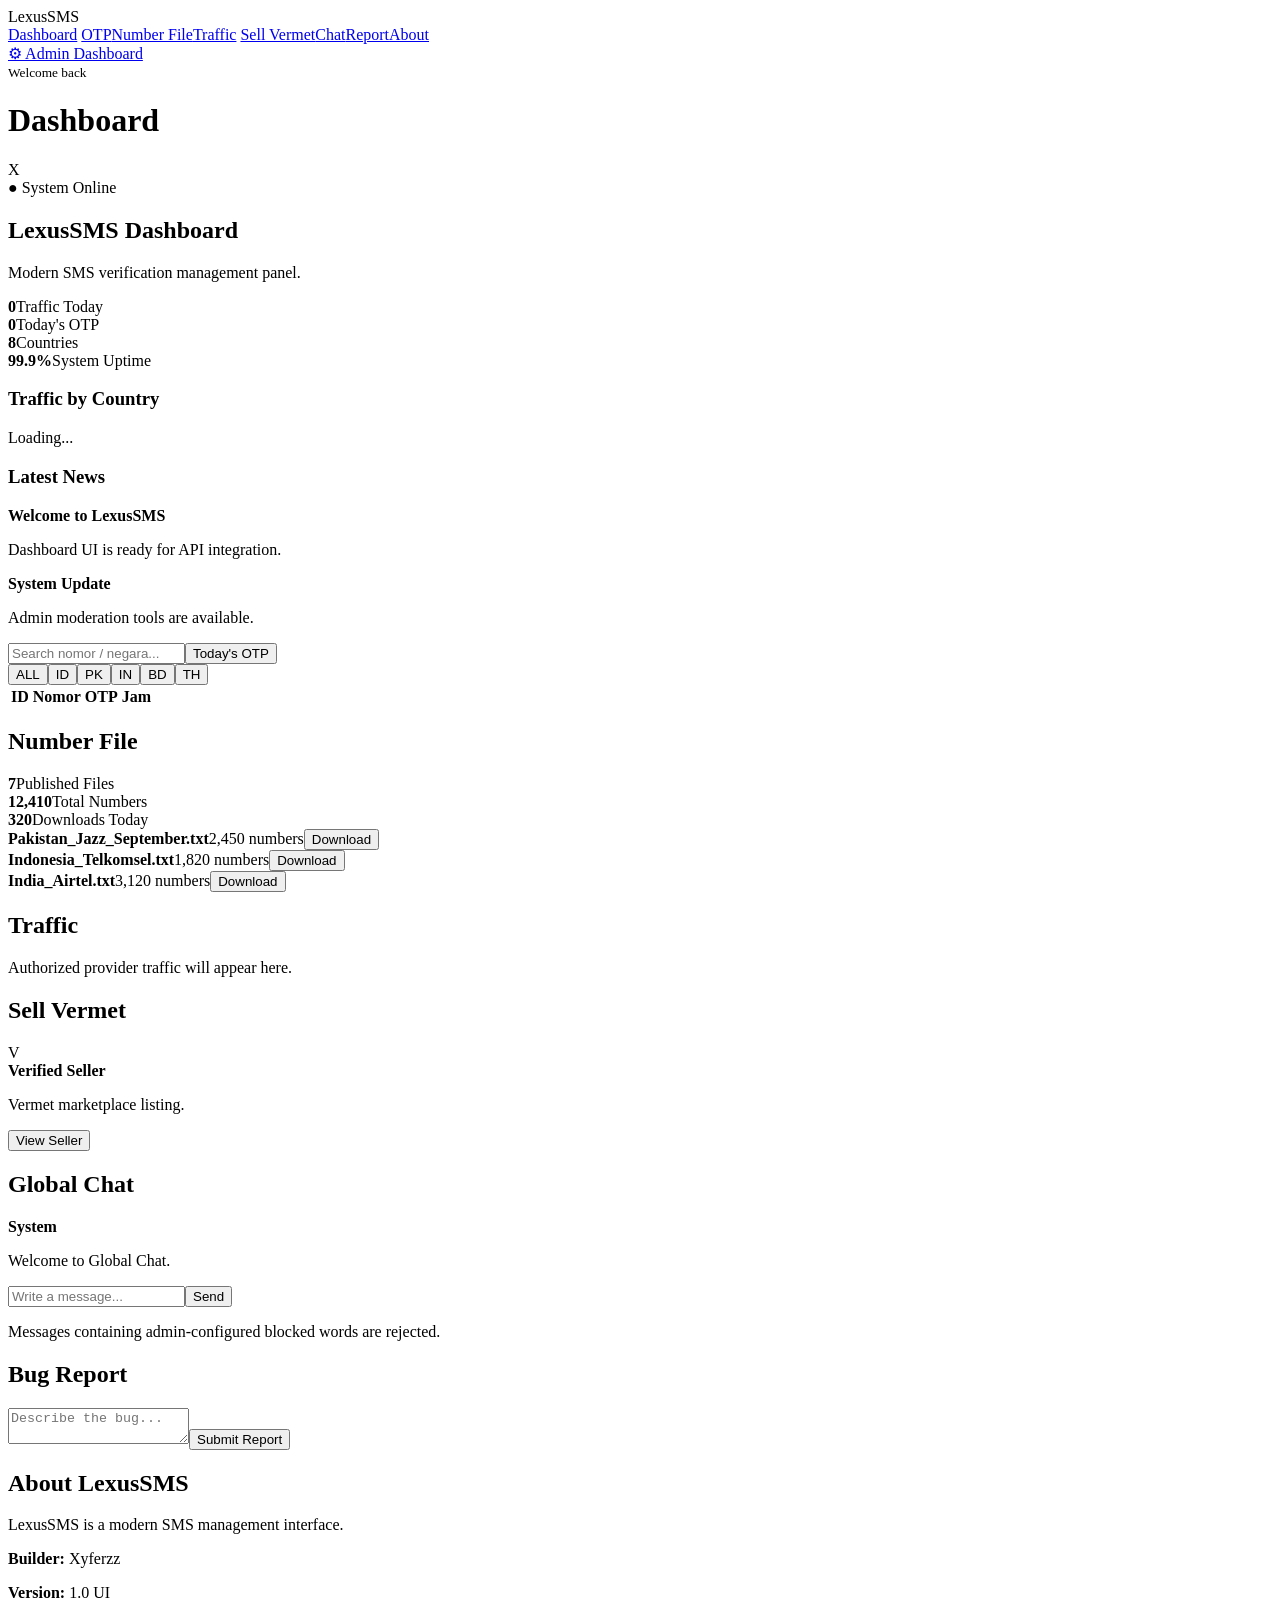
==== index.html @ 6ddcdba5 "Add files via upload" ====
<!doctype html>
<html lang="id">
<head>
<meta charset="utf-8"><meta name="viewport" content="width=device-width,initial-scale=1">
<title>LexusSMS</title><link rel="stylesheet" href="css/style.css">
</head>
<body>
<div class="layout">
<aside class="sidebar">
  <div class="brand">Lexus<span>SMS</span></div>
  <nav>
    <a class="active" href="#dashboard">Dashboard</a>
    <a href="#otp">OTP</a><a href="#number-file">Number File</a><a href="#traffic">Traffic</a>
    <a href="#sell-vermet">Sell Vermet</a><a href="#chat">Chat</a><a href="#report">Report</a><a href="#about">About</a>
  </nav>
  <a class="admin-link" href="Xyferzzdashboard.html">⚙ Admin Dashboard</a>
</aside>
<main class="main">
<header><div><small>Welcome back</small><h1 id="pageTitle">Dashboard</h1></div><div class="avatar">X</div></header>

<section id="dashboard" class="page active">
<div class="hero"><div><span class="pill">● System Online</span><h2>LexusSMS Dashboard</h2><p>Modern SMS verification management panel.</p></div></div>
<div class="stats"><div><b id="statTraffic">0</b><span>Traffic Today</span></div><div><b id="statOtp">0</b><span>Today's OTP</span></div><div><b>8</b><span>Countries</span></div><div><b>99.9%</b><span>System Uptime</span></div></div>
<div class="grid2"><div class="card"><h3>Traffic by Country</h3><div id="countryTraffic"><p class="muted">Loading...</p></div></div><div class="card"><h3>Latest News</h3><div class="news"><b>Welcome to LexusSMS</b><p>Dashboard UI is ready for API integration.</p></div><div class="news"><b>System Update</b><p>Admin moderation tools are available.</p></div></div></div>
</section>

<section id="otp" class="page"><div class="card"><div class="toolbar"><input id="otpSearch" placeholder="Search nomor / negara..." oninput="filterOtp()"><button onclick="todayOtp()">Today's OTP</button></div><div class="tags"><button onclick="country('ALL')">ALL</button><button onclick="country('ID')">ID</button><button onclick="country('PK')">PK</button><button onclick="country('IN')">IN</button><button onclick="country('BD')">BD</button><button onclick="country('TH')">TH</button></div>
<table><thead><tr><th>ID</th><th>Nomor</th><th>OTP</th><th>Jam</th></tr></thead><tbody id="otpBody"></tbody></table></div></section>

<section id="number-file" class="page"><div class="card"><h2>Number File</h2><div class="stats mini"><div><b>7</b><span>Published Files</span></div><div><b>12,410</b><span>Total Numbers</span></div><div><b>320</b><span>Downloads Today</span></div></div><div class="file-list"><div class="file"><b>Pakistan_Jazz_September.txt</b><span>2,450 numbers</span><button onclick="demo()">Download</button></div><div class="file"><b>Indonesia_Telkomsel.txt</b><span>1,820 numbers</span><button onclick="demo()">Download</button></div><div class="file"><b>India_Airtel.txt</b><span>3,120 numbers</span><button onclick="demo()">Download</button></div></div></div></section>

<section id="traffic" class="page"><div class="card"><h2>Traffic</h2><p class="muted">Authorized provider traffic will appear here.</p><div id="trafficData"></div></div></section>

<section id="sell-vermet" class="page"><div class="card"><h2>Sell Vermet</h2><div class="seller"><div class="logo">V</div><div><b>Verified Seller</b><p>Vermet marketplace listing.</p></div><button onclick="demo()">View Seller</button></div></div></section>

<section id="chat" class="page"><div class="card"><h2>Global Chat</h2><div id="messages" class="messages"><div><b>System</b><p>Welcome to Global Chat.</p></div></div><div class="chatbox"><input id="chatInput" placeholder="Write a message..."><button onclick="sendChat()">Send</button></div><p class="muted">Messages containing admin-configured blocked words are rejected.</p></div></section>

<section id="report" class="page"><div class="card"><h2>Bug Report</h2><textarea placeholder="Describe the bug..."></textarea><button onclick="demo()">Submit Report</button></div></section>
<section id="about" class="page"><div class="card"><h2>About LexusSMS</h2><p>LexusSMS is a modern SMS management interface.</p><p><b>Builder:</b> Xyferzz</p><p><b>Version:</b> 1.0 UI</p></div></section>
</main></div>
<script src="js/app.js"></script>
</body></html>
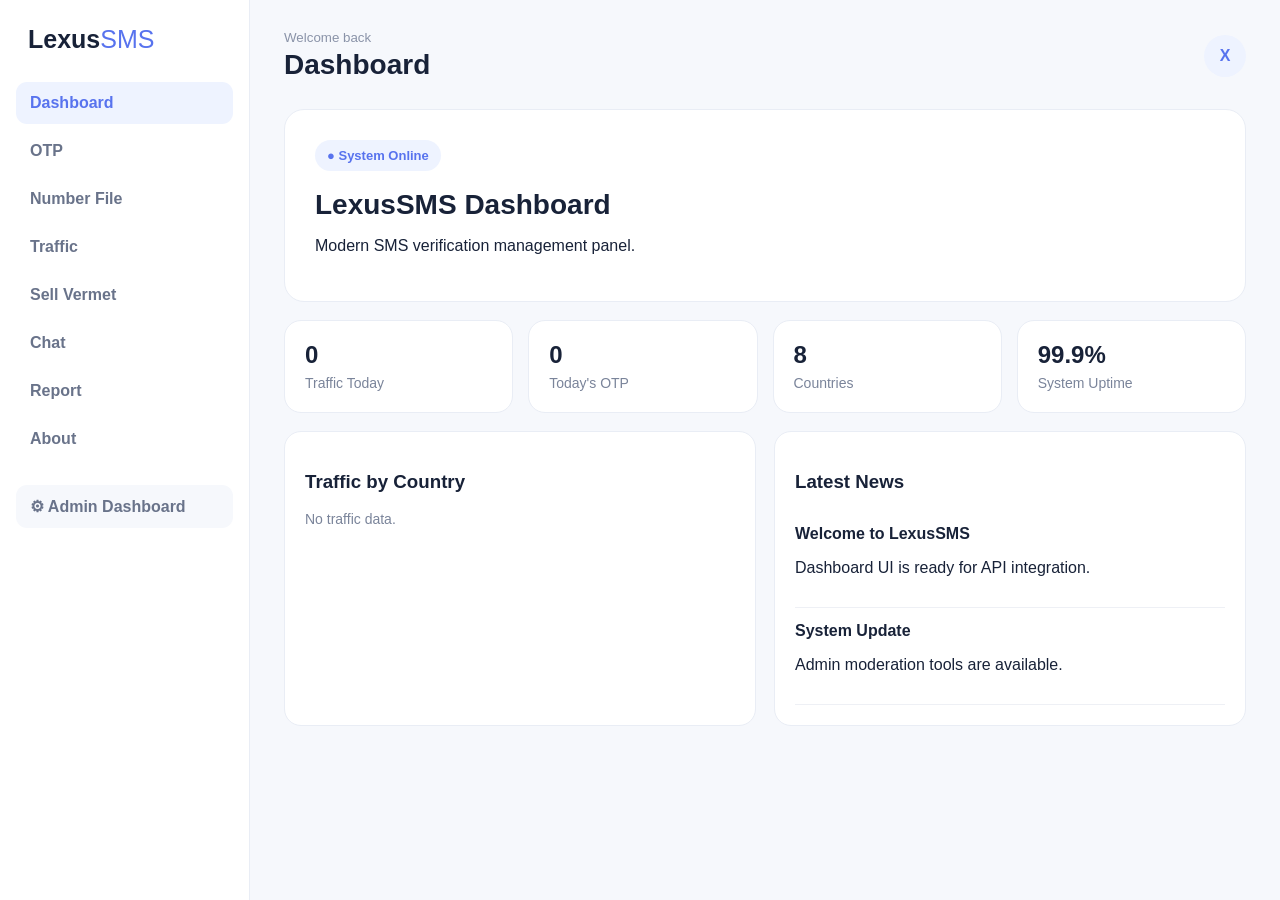
==== commit dcb156c5: "Update index.html" ====
--- a/index.html
+++ b/index.html
@@ -25,7 +25,7 @@
 </section>
 
 <section id="otp" class="page"><div class="card"><div class="toolbar"><input id="otpSearch" placeholder="Search nomor / negara..." oninput="filterOtp()"><button onclick="todayOtp()">Today's OTP</button></div><div class="tags"><button onclick="country('ALL')">ALL</button><button onclick="country('ID')">ID</button><button onclick="country('PK')">PK</button><button onclick="country('IN')">IN</button><button onclick="country('BD')">BD</button><button onclick="country('TH')">TH</button></div>
-<table><thead><tr><th>ID</th><th>Nomor</th><th>OTP</th><th>Jam</th></tr></thead><tbody id="otpBody"></tbody></table></div></section>
+<table><thead><tr><th>ID</th><th>Nomor</th><th>Source</th><th>OTP</th><th>Jam</th></tr></thead><tbody id="otpBody"></tbody></table></div></section>
 
 <section id="number-file" class="page"><div class="card"><h2>Number File</h2><div class="stats mini"><div><b>7</b><span>Published Files</span></div><div><b>12,410</b><span>Total Numbers</span></div><div><b>320</b><span>Downloads Today</span></div></div><div class="file-list"><div class="file"><b>Pakistan_Jazz_September.txt</b><span>2,450 numbers</span><button onclick="demo()">Download</button></div><div class="file"><b>Indonesia_Telkomsel.txt</b><span>1,820 numbers</span><button onclick="demo()">Download</button></div><div class="file"><b>India_Airtel.txt</b><span>3,120 numbers</span><button onclick="demo()">Download</button></div></div></div></section>
 
@@ -39,4 +39,4 @@
 <section id="about" class="page"><div class="card"><h2>About LexusSMS</h2><p>LexusSMS is a modern SMS management interface.</p><p><b>Builder:</b> Xyferzz</p><p><b>Version:</b> 1.0 UI</p></div></section>
 </main></div>
 <script src="js/app.js"></script>
-</body></html>+</body></html>
--- a/css/style.css
+++ b/css/style.css
@@ -0,0 +1 @@
+*{box-sizing:border-box}body{margin:0;font-family:Inter,Arial,sans-serif;background:#f6f8fc;color:#182238}.layout{display:flex;min-height:100vh}.sidebar{width:250px;background:#fff;border-right:1px solid #e9edf5;padding:25px 16px;position:fixed;height:100vh}.brand{font-size:25px;font-weight:800;padding:0 12px 28px}.brand span{font-weight:500;color:#5873ee}nav{display:grid;gap:6px}nav a,.admin-link{padding:12px 14px;border-radius:11px;text-decoration:none;color:#69738a;font-weight:600}nav a:hover,nav a.active{background:#eef3ff;color:#5873ee}.admin-link{display:block;margin-top:25px;background:#f6f8fc}.main{margin-left:250px;width:calc(100% - 250px);padding:28px 34px}header{display:flex;justify-content:space-between;align-items:center;margin-bottom:25px}header small{color:#8a93a8}h1{margin:3px 0;font-size:28px}h2{margin-top:0}.avatar{width:42px;height:42px;border-radius:50%;display:grid;place-items:center;background:#eef3ff;color:#5873ee;font-weight:800}.page{display:none}.page.active{display:block}.hero{background:#fff;border:1px solid #e9edf5;border-radius:20px;padding:30px;margin-bottom:18px}.hero h2{font-size:28px;margin:18px 0 8px}.pill,.toggle{display:inline-block;padding:8px 12px;border-radius:999px;background:#eef3ff;color:#5873ee;font-size:13px;font-weight:700}.stats{display:grid;grid-template-columns:repeat(4,1fr);gap:15px;margin-bottom:18px}.stats div,.card{background:#fff;border:1px solid #e9edf5;border-radius:17px;padding:20px}.stats b{display:block;font-size:24px;margin-bottom:5px}.stats span,.muted{color:#7a849a;font-size:14px}.grid2{display:grid;grid-template-columns:1fr 1fr;gap:18px}.news{padding:14px 0;border-bottom:1px solid #eef0f5}.toolbar,.add-row,.chatbox{display:flex;gap:10px;align-items:center;justify-content:space-between;margin-bottom:18px}input,textarea{border:1px solid #dfe4ee;border-radius:10px;padding:12px 13px;background:#fff;outline:none;font:inherit}input:focus,textarea:focus{border-color:#9aabef}button{border:0;border-radius:10px;padding:11px 15px;background:#5873ee;color:white;font-weight:700;cursor:pointer}button:hover{opacity:.9}.tags{display:flex;gap:7px;margin-bottom:16px}.tags button{background:#f0f3f9;color:#68738a;padding:8px 12px}.tags button:hover{background:#eef3ff;color:#5873ee}table{width:100%;border-collapse:collapse}th,td{text-align:left;padding:14px 10px;border-bottom:1px solid #edf0f5;font-size:14px}.country-tag{display:inline-block;background:#eef3ff;color:#5873ee;border-radius:7px;padding:5px 8px;font-weight:800}.file-list{display:grid;gap:10px}.file,.seller,.word-item{display:flex;align-items:center;gap:15px;padding:15px;border:1px solid #edf0f5;border-radius:12px}.file span{color:#7a849a;margin-right:auto}.logo{width:40px;height:40px;border-radius:10px;background:#eef3ff;color:#5873ee;display:grid;place-items:center;font-weight:800}.seller div:nth-child(2){margin-right:auto}.messages{min-height:240px;background:#f8f9fc;border-radius:13px;padding:15px;margin-bottom:12px}.messages div{background:#fff;border:1px solid #edf0f5;border-radius:10px;padding:10px;margin-bottom:8px}.messages p{margin:4px 0}.chatbox input{flex:1}.card textarea{width:100%;min-height:150px;margin-bottom:12px}.mini{margin-top:15px}.word-item{justify-content:space-between;margin-top:9px}.word-item button{background:#f4e9ed;color:#b04f67}.on{background:#eaf8f0;color:#238452}.add-row{justify-content:flex-start}.add-row input{flex:1}@media(max-width:800px){.sidebar{width:75px;padding:20px 8px}.brand{font-size:0}.brand:first-letter{font-size:25px}nav a{font-size:0;text-align:center}nav a:first-letter{font-size:18px}.admin-link{font-size:0;text-align:center}.main{margin-left:75px;width:calc(100% - 75px);padding:20px}.stats,.grid2{grid-template-columns:1fr 1fr}.toolbar,.add-row{flex-wrap:wrap}}@media(max-width:520px){.stats,.grid2{grid-template-columns:1fr}.main{padding:14px}table{font-size:12px}th,td{padding:10px 5px}}
